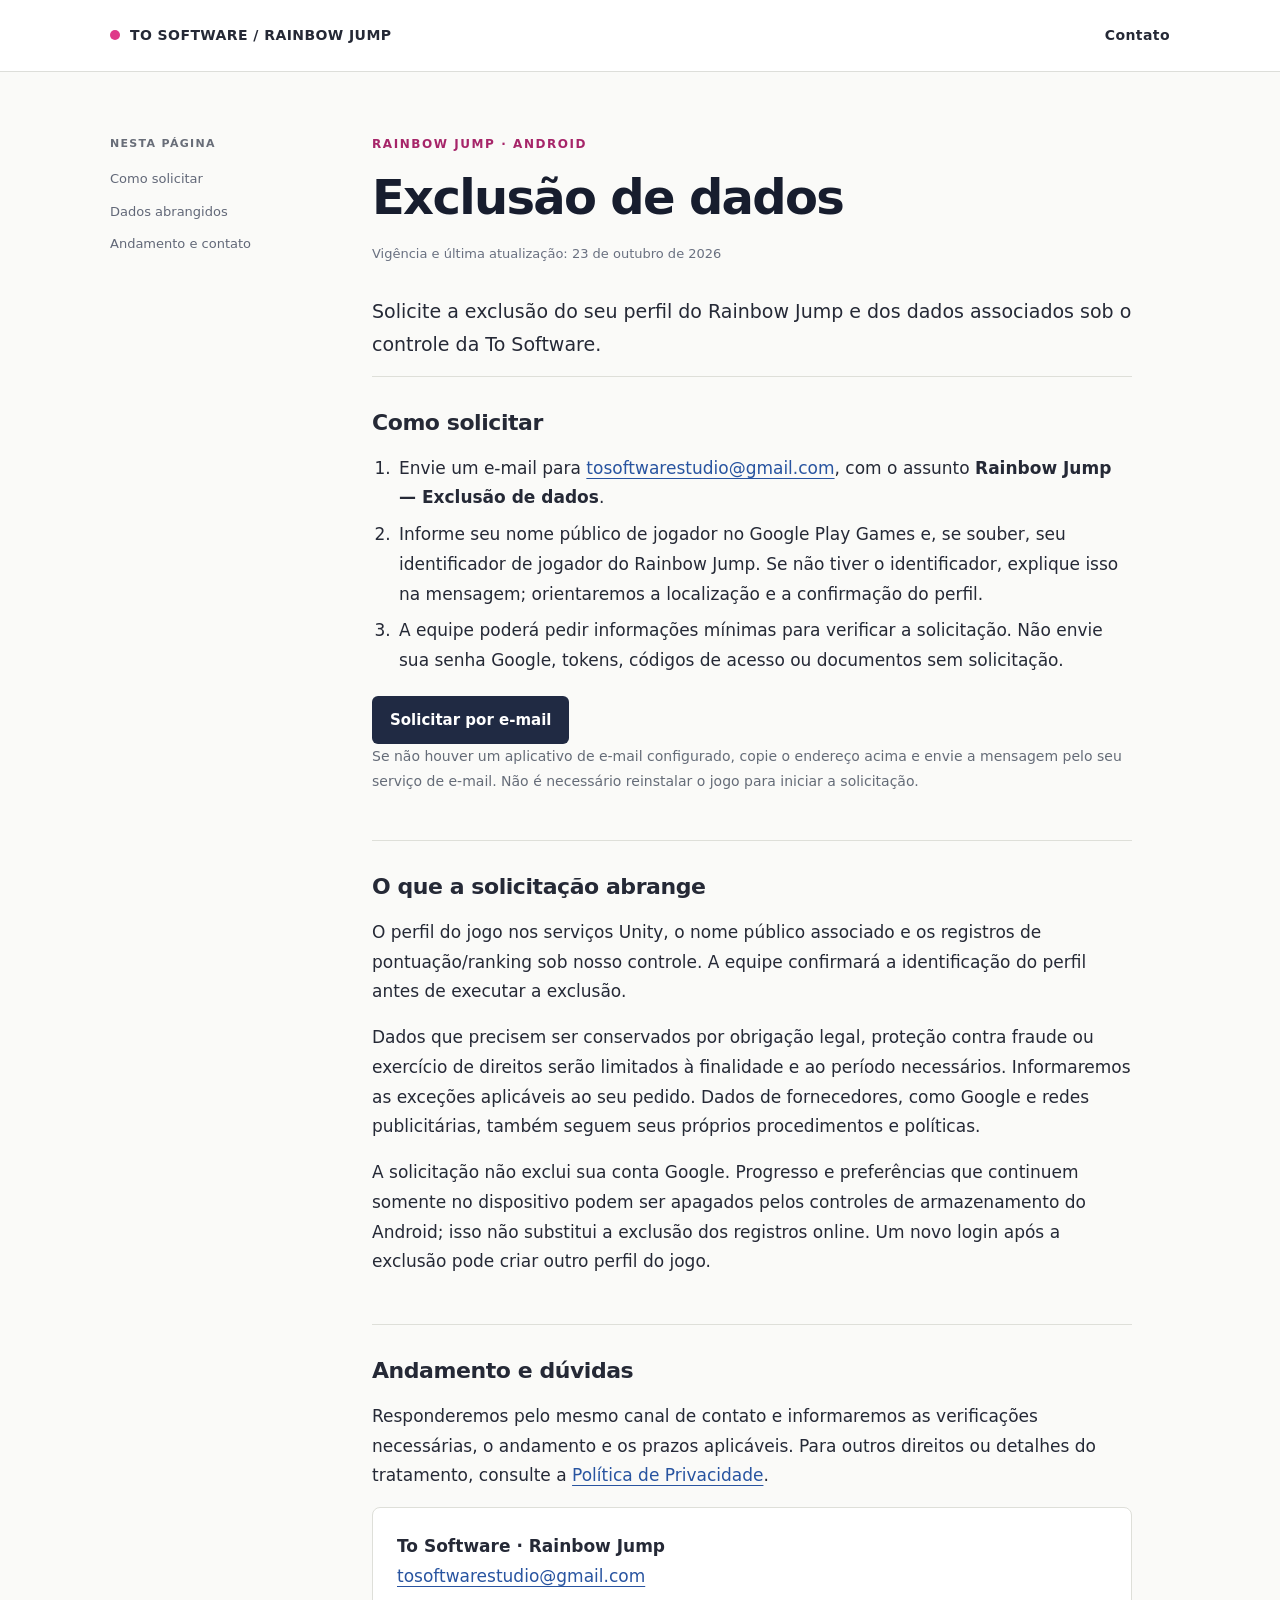
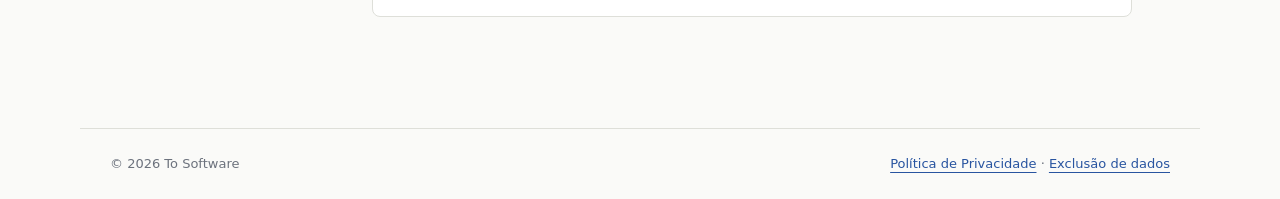
==== exclusao-de-dados/index.html @ 2dd80002 "Publish Rainbow Jump privacy policy" ====
<!doctype html><html lang="pt-BR"><head><meta charset="utf-8"><link rel="canonical" href="https://tosoftwarestudio.github.io/rainbow-jump-privacy/exclusao-de-dados/"><meta name="viewport" content="width=device-width,initial-scale=1"><meta name="description" content="Solicite a exclusão do perfil e dos dados do Rainbow Jump, da To Software, por e-mail."><meta name="color-scheme" content="light"><title>Exclusão de dados — Rainbow Jump | To Software</title><style>*{box-sizing:border-box}html{scroll-behavior:smooth;scroll-padding-top:24px}body{margin:0;background:#fafaf8;color:#252936;font:17px/1.75 system-ui,-apple-system,BlinkMacSystemFont,"Segoe UI",sans-serif}a{color:#2854a0;text-underline-offset:4px;overflow-wrap:anywhere}a:hover{color:#a62569}a:focus-visible{outline:3px solid #c9277d;outline-offset:4px}header{border-bottom:1px solid #dddeda;background:#fff}.brand{max-width:1120px;margin:auto;padding:23px 30px;display:flex;justify-content:space-between;gap:20px;align-items:center;font-size:14px}.brand>a{color:#252936;text-decoration:none;font-weight:750;letter-spacing:.03em}.dot{display:inline-block;width:10px;height:10px;border-radius:50%;background:#df3989;margin-right:10px}.layout{max-width:1120px;margin:auto;padding:62px 30px 80px;display:grid;grid-template-columns:200px minmax(0,1fr);gap:62px}aside{font-size:13px}aside nav{position:sticky;top:30px}aside p{color:#686d78;font-size:11px;font-weight:700;letter-spacing:.12em;text-transform:uppercase}aside a{display:block;color:#626878;text-decoration:none;margin:12px 0;line-height:1.6}main{max-width:760px;min-width:0}.eyebrow{font-size:12px;letter-spacing:.13em;text-transform:uppercase;font-weight:700;color:#a62569}h1{font-size:clamp(32px,5vw,48px);line-height:1.15;letter-spacing:-.035em;margin:15px 0 18px;color:#171d2e}h2{font-size:22px;line-height:1.35;letter-spacing:-.02em;margin:0 0 16px}h3{font-size:17px;margin:26px 0 6px}.updated{font-size:13px;color:#697080;margin-bottom:30px}.intro{font-size:19px;line-height:1.7}.summary{padding:20px 24px;background:#f0f1ee;border-left:3px solid #cf367f;margin:28px 0 36px}.summary p{margin:0}section{padding:31px 0;border-top:1px solid #dedfd9}p{margin:0 0 16px}ul,ol{padding-left:24px;margin:12px 0 20px}li{padding-left:3px;margin:7px 0}code{font-size:13px;overflow-wrap:anywhere;background:#edeef0;padding:3px 6px;border-radius:4px}.contact{background:#fff;border:1px solid #dedfd9;padding:24px;border-radius:8px}.button{display:inline-block;background:#202a43;color:white!important;padding:11px 18px;border-radius:6px;text-decoration:none;font-size:15px;font-weight:650}.small{font-size:14px;color:#656c78}footer{max-width:1120px;margin:auto;padding:24px 30px;border-top:1px solid #dedfd9;color:#6c727d;font-size:13px;display:flex;justify-content:space-between;gap:20px;flex-wrap:wrap}@media(max-width:800px){.layout{grid-template-columns:1fr;gap:22px;padding-top:34px}aside nav{position:static;display:flex;gap:8px 18px;flex-wrap:wrap}aside p{width:100%;margin-bottom:0}aside a{margin:0;font-size:12px}h2{font-size:21px}.brand{align-items:flex-start}.intro{font-size:18px}}@media(max-width:420px){.brand,.layout,footer{padding-left:20px;padding-right:20px}body{font-size:16px}.brand{font-size:12px}.summary{padding:16px}h1{font-size:35px}.contact{padding:18px}}@media(prefers-reduced-motion:reduce){html{scroll-behavior:auto}}@media print{body{background:#fff;color:#000;font-size:11pt}aside{display:none}.layout{display:block;padding:20px}main{max-width:none}section{break-inside:avoid}.button{background:none;color:#000!important}header,footer{background:#fff}}</style></head><body><header><div class="brand"><a href="/rainbow-jump-privacy/"><span class="dot" aria-hidden="true"></span>TO SOFTWARE <span aria-hidden="true">/</span> RAINBOW JUMP</a><a href="mailto:tosoftwarestudio@gmail.com">Contato</a></div></header><div class="layout"><aside><nav aria-label="Nesta página"><p>Nesta página</p><a href="#solicitar">Como solicitar</a><a href="#escopo">Dados abrangidos</a><a href="#andamento">Andamento e contato</a></nav></aside><main id="conteudo"><div class="eyebrow">Rainbow Jump · Android</div><h1>Exclusão de dados</h1><p class="updated">Vigência e última atualização: <time datetime="2026-10-23">23 de outubro de 2026</time></p><p class="intro">Solicite a exclusão do seu perfil do Rainbow Jump e dos dados associados sob o controle da To Software.</p><section id="solicitar"><h2>Como solicitar</h2><ol><li>Envie um e-mail para <a href="mailto:tosoftwarestudio@gmail.com?subject=Rainbow%20Jump%20-%20Exclus%C3%A3o%20de%20dados">tosoftwarestudio@gmail.com</a>, com o assunto <strong>Rainbow Jump — Exclusão de dados</strong>.</li><li>Informe seu nome público de jogador no Google Play Games e, se souber, seu identificador de jogador do Rainbow Jump. Se não tiver o identificador, explique isso na mensagem; orientaremos a localização e a confirmação do perfil.</li><li>A equipe poderá pedir informações mínimas para verificar a solicitação. Não envie sua senha Google, tokens, códigos de acesso ou documentos sem solicitação.</li></ol><a class="button" href="mailto:tosoftwarestudio@gmail.com?subject=Rainbow%20Jump%20-%20Exclus%C3%A3o%20de%20dados">Solicitar por e-mail</a><p class="small">Se não houver um aplicativo de e-mail configurado, copie o endereço acima e envie a mensagem pelo seu serviço de e-mail. Não é necessário reinstalar o jogo para iniciar a solicitação.</p></section><section id="escopo"><h2>O que a solicitação abrange</h2><p>O perfil do jogo nos serviços Unity, o nome público associado e os registros de pontuação/ranking sob nosso controle. A equipe confirmará a identificação do perfil antes de executar a exclusão.</p><p>Dados que precisem ser conservados por obrigação legal, proteção contra fraude ou exercício de direitos serão limitados à finalidade e ao período necessários. Informaremos as exceções aplicáveis ao seu pedido. Dados de fornecedores, como Google e redes publicitárias, também seguem seus próprios procedimentos e políticas.</p><p>A solicitação não exclui sua conta Google. Progresso e preferências que continuem somente no dispositivo podem ser apagados pelos controles de armazenamento do Android; isso não substitui a exclusão dos registros online. Um novo login após a exclusão pode criar outro perfil do jogo.</p></section><section id="andamento"><h2>Andamento e dúvidas</h2><p>Responderemos pelo mesmo canal de contato e informaremos as verificações necessárias, o andamento e os prazos aplicáveis. Para outros direitos ou detalhes do tratamento, consulte a <a href="/rainbow-jump-privacy/">Política de Privacidade</a>.</p><div class="contact"><strong>To Software · Rainbow Jump</strong><br><a href="mailto:tosoftwarestudio@gmail.com">tosoftwarestudio@gmail.com</a></div></section></main></div><footer><span>© 2026 To Software</span><span><a href="/rainbow-jump-privacy/">Política de Privacidade</a> · <a href="/rainbow-jump-privacy/exclusao-de-dados/">Exclusão de dados</a></span></footer></body></html>
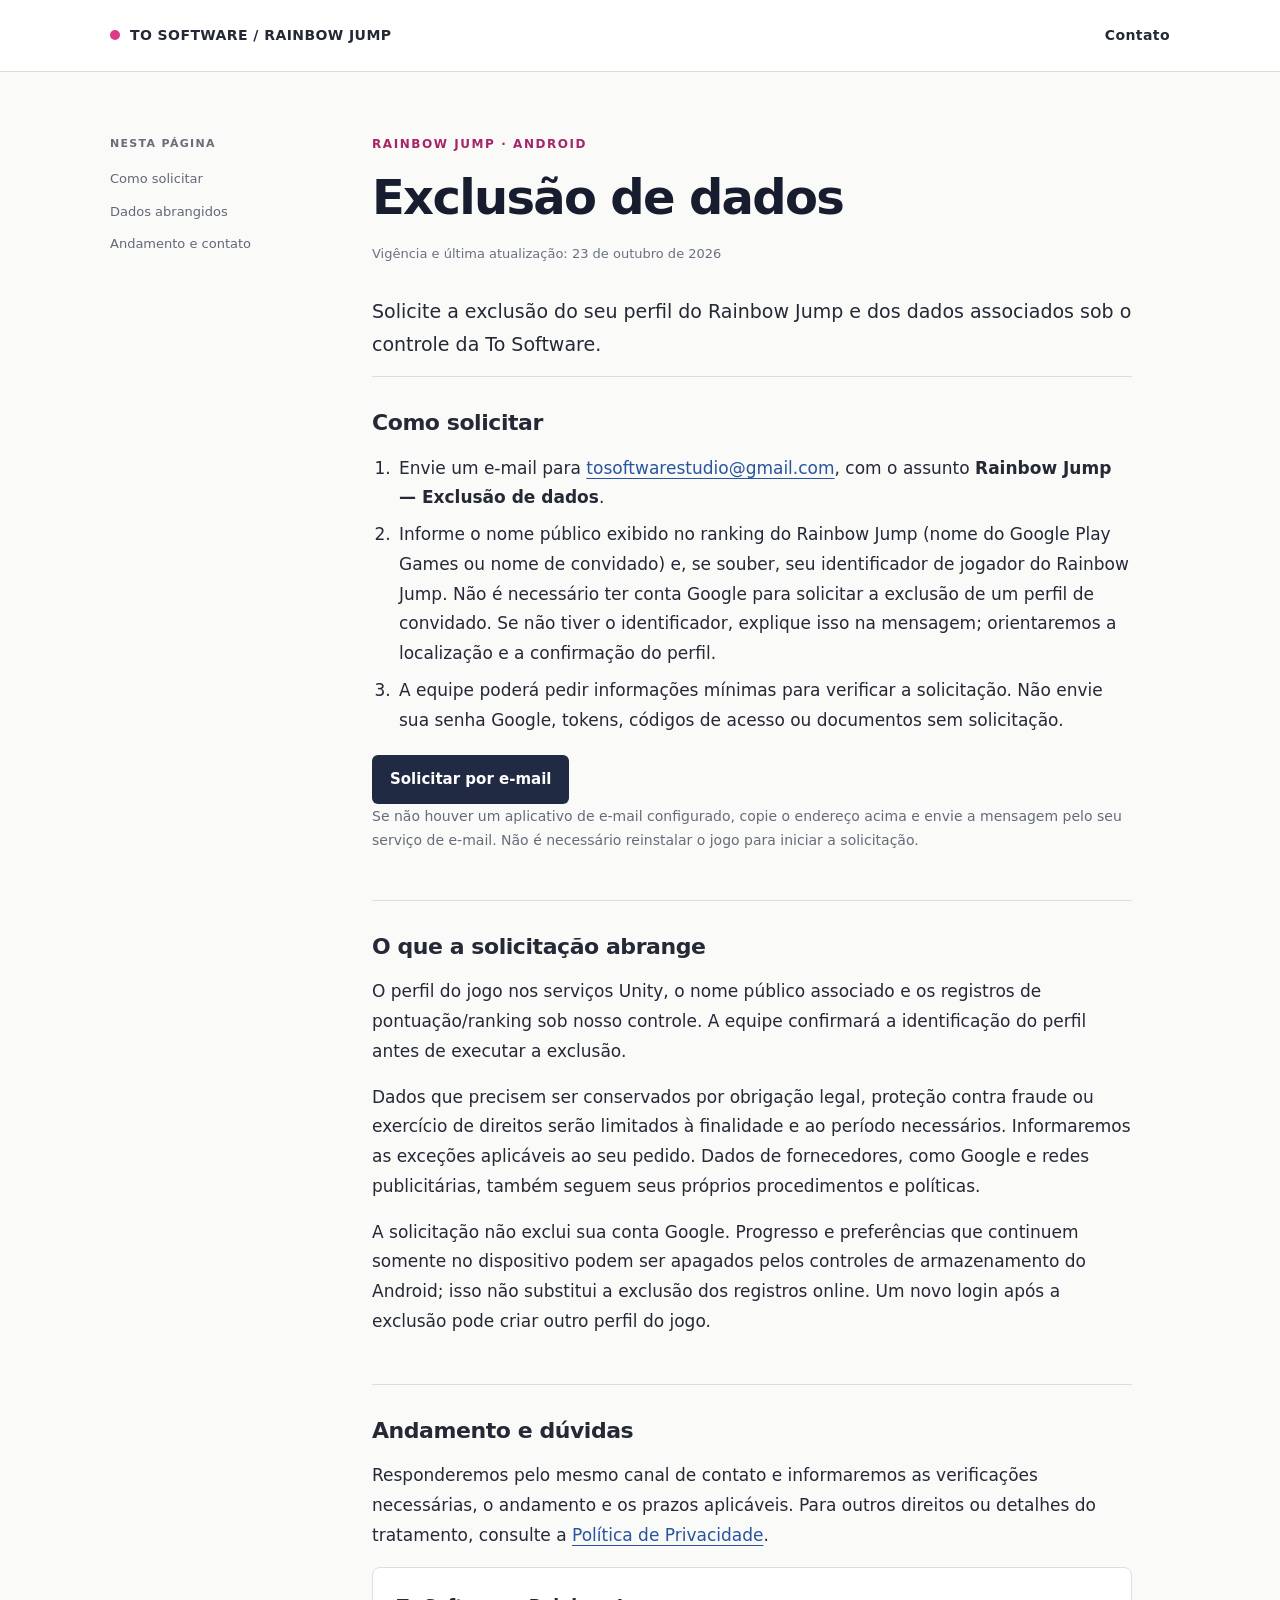
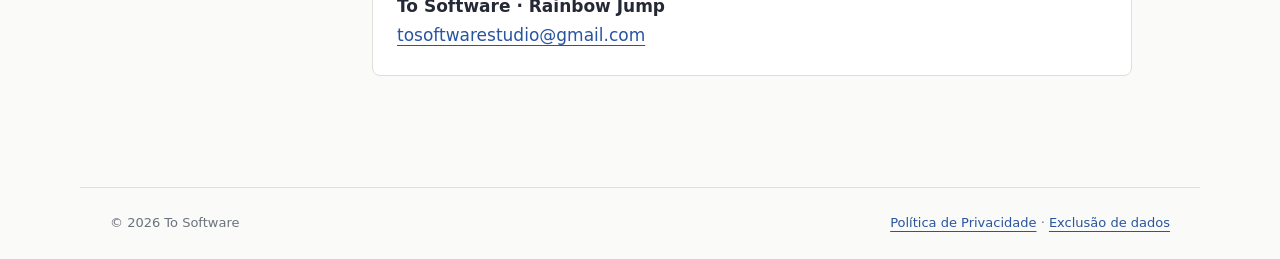
==== commit 709b3eaa: "Explain automatic guest fallback and optional Google linking" ====
--- a/exclusao-de-dados/index.html
+++ b/exclusao-de-dados/index.html
@@ -1 +1 @@
-<!doctype html><html lang="pt-BR"><head><meta charset="utf-8"><link rel="canonical" href="https://tosoftwarestudio.github.io/rainbow-jump-privacy/exclusao-de-dados/"><meta name="viewport" content="width=device-width,initial-scale=1"><meta name="description" content="Solicite a exclusão do perfil e dos dados do Rainbow Jump, da To Software, por e-mail."><meta name="color-scheme" content="light"><title>Exclusão de dados — Rainbow Jump | To Software</title><style>*{box-sizing:border-box}html{scroll-behavior:smooth;scroll-padding-top:24px}body{margin:0;background:#fafaf8;color:#252936;font:17px/1.75 system-ui,-apple-system,BlinkMacSystemFont,"Segoe UI",sans-serif}a{color:#2854a0;text-underline-offset:4px;overflow-wrap:anywhere}a:hover{color:#a62569}a:focus-visible{outline:3px solid #c9277d;outline-offset:4px}header{border-bottom:1px solid #dddeda;background:#fff}.brand{max-width:1120px;margin:auto;padding:23px 30px;display:flex;justify-content:space-between;gap:20px;align-items:center;font-size:14px}.brand>a{color:#252936;text-decoration:none;font-weight:750;letter-spacing:.03em}.dot{display:inline-block;width:10px;height:10px;border-radius:50%;background:#df3989;margin-right:10px}.layout{max-width:1120px;margin:auto;padding:62px 30px 80px;display:grid;grid-template-columns:200px minmax(0,1fr);gap:62px}aside{font-size:13px}aside nav{position:sticky;top:30px}aside p{color:#686d78;font-size:11px;font-weight:700;letter-spacing:.12em;text-transform:uppercase}aside a{display:block;color:#626878;text-decoration:none;margin:12px 0;line-height:1.6}main{max-width:760px;min-width:0}.eyebrow{font-size:12px;letter-spacing:.13em;text-transform:uppercase;font-weight:700;color:#a62569}h1{font-size:clamp(32px,5vw,48px);line-height:1.15;letter-spacing:-.035em;margin:15px 0 18px;color:#171d2e}h2{font-size:22px;line-height:1.35;letter-spacing:-.02em;margin:0 0 16px}h3{font-size:17px;margin:26px 0 6px}.updated{font-size:13px;color:#697080;margin-bottom:30px}.intro{font-size:19px;line-height:1.7}.summary{padding:20px 24px;background:#f0f1ee;border-left:3px solid #cf367f;margin:28px 0 36px}.summary p{margin:0}section{padding:31px 0;border-top:1px solid #dedfd9}p{margin:0 0 16px}ul,ol{padding-left:24px;margin:12px 0 20px}li{padding-left:3px;margin:7px 0}code{font-size:13px;overflow-wrap:anywhere;background:#edeef0;padding:3px 6px;border-radius:4px}.contact{background:#fff;border:1px solid #dedfd9;padding:24px;border-radius:8px}.button{display:inline-block;background:#202a43;color:white!important;padding:11px 18px;border-radius:6px;text-decoration:none;font-size:15px;font-weight:650}.small{font-size:14px;color:#656c78}footer{max-width:1120px;margin:auto;padding:24px 30px;border-top:1px solid #dedfd9;color:#6c727d;font-size:13px;display:flex;justify-content:space-between;gap:20px;flex-wrap:wrap}@media(max-width:800px){.layout{grid-template-columns:1fr;gap:22px;padding-top:34px}aside nav{position:static;display:flex;gap:8px 18px;flex-wrap:wrap}aside p{width:100%;margin-bottom:0}aside a{margin:0;font-size:12px}h2{font-size:21px}.brand{align-items:flex-start}.intro{font-size:18px}}@media(max-width:420px){.brand,.layout,footer{padding-left:20px;padding-right:20px}body{font-size:16px}.brand{font-size:12px}.summary{padding:16px}h1{font-size:35px}.contact{padding:18px}}@media(prefers-reduced-motion:reduce){html{scroll-behavior:auto}}@media print{body{background:#fff;color:#000;font-size:11pt}aside{display:none}.layout{display:block;padding:20px}main{max-width:none}section{break-inside:avoid}.button{background:none;color:#000!important}header,footer{background:#fff}}</style></head><body><header><div class="brand"><a href="/rainbow-jump-privacy/"><span class="dot" aria-hidden="true"></span>TO SOFTWARE <span aria-hidden="true">/</span> RAINBOW JUMP</a><a href="mailto:tosoftwarestudio@gmail.com">Contato</a></div></header><div class="layout"><aside><nav aria-label="Nesta página"><p>Nesta página</p><a href="#solicitar">Como solicitar</a><a href="#escopo">Dados abrangidos</a><a href="#andamento">Andamento e contato</a></nav></aside><main id="conteudo"><div class="eyebrow">Rainbow Jump · Android</div><h1>Exclusão de dados</h1><p class="updated">Vigência e última atualização: <time datetime="2026-10-23">23 de outubro de 2026</time></p><p class="intro">Solicite a exclusão do seu perfil do Rainbow Jump e dos dados associados sob o controle da To Software.</p><section id="solicitar"><h2>Como solicitar</h2><ol><li>Envie um e-mail para <a href="mailto:tosoftwarestudio@gmail.com?subject=Rainbow%20Jump%20-%20Exclus%C3%A3o%20de%20dados">tosoftwarestudio@gmail.com</a>, com o assunto <strong>Rainbow Jump — Exclusão de dados</strong>.</li><li>Informe seu nome público de jogador no Google Play Games e, se souber, seu identificador de jogador do Rainbow Jump. Se não tiver o identificador, explique isso na mensagem; orientaremos a localização e a confirmação do perfil.</li><li>A equipe poderá pedir informações mínimas para verificar a solicitação. Não envie sua senha Google, tokens, códigos de acesso ou documentos sem solicitação.</li></ol><a class="button" href="mailto:tosoftwarestudio@gmail.com?subject=Rainbow%20Jump%20-%20Exclus%C3%A3o%20de%20dados">Solicitar por e-mail</a><p class="small">Se não houver um aplicativo de e-mail configurado, copie o endereço acima e envie a mensagem pelo seu serviço de e-mail. Não é necessário reinstalar o jogo para iniciar a solicitação.</p></section><section id="escopo"><h2>O que a solicitação abrange</h2><p>O perfil do jogo nos serviços Unity, o nome público associado e os registros de pontuação/ranking sob nosso controle. A equipe confirmará a identificação do perfil antes de executar a exclusão.</p><p>Dados que precisem ser conservados por obrigação legal, proteção contra fraude ou exercício de direitos serão limitados à finalidade e ao período necessários. Informaremos as exceções aplicáveis ao seu pedido. Dados de fornecedores, como Google e redes publicitárias, também seguem seus próprios procedimentos e políticas.</p><p>A solicitação não exclui sua conta Google. Progresso e preferências que continuem somente no dispositivo podem ser apagados pelos controles de armazenamento do Android; isso não substitui a exclusão dos registros online. Um novo login após a exclusão pode criar outro perfil do jogo.</p></section><section id="andamento"><h2>Andamento e dúvidas</h2><p>Responderemos pelo mesmo canal de contato e informaremos as verificações necessárias, o andamento e os prazos aplicáveis. Para outros direitos ou detalhes do tratamento, consulte a <a href="/rainbow-jump-privacy/">Política de Privacidade</a>.</p><div class="contact"><strong>To Software · Rainbow Jump</strong><br><a href="mailto:tosoftwarestudio@gmail.com">tosoftwarestudio@gmail.com</a></div></section></main></div><footer><span>© 2026 To Software</span><span><a href="/rainbow-jump-privacy/">Política de Privacidade</a> · <a href="/rainbow-jump-privacy/exclusao-de-dados/">Exclusão de dados</a></span></footer></body></html>+<!doctype html><html lang="pt-BR"><head><meta charset="utf-8"><link rel="canonical" href="https://tosoftwarestudio.github.io/rainbow-jump-privacy/exclusao-de-dados/"><meta name="viewport" content="width=device-width,initial-scale=1"><meta name="description" content="Solicite a exclusão do perfil e dos dados do Rainbow Jump, da To Software, por e-mail."><meta name="color-scheme" content="light"><title>Exclusão de dados — Rainbow Jump | To Software</title><style>*{box-sizing:border-box}html{scroll-behavior:smooth;scroll-padding-top:24px}body{margin:0;background:#fafaf8;color:#252936;font:17px/1.75 system-ui,-apple-system,BlinkMacSystemFont,"Segoe UI",sans-serif}a{color:#2854a0;text-underline-offset:4px;overflow-wrap:anywhere}a:hover{color:#a62569}a:focus-visible{outline:3px solid #c9277d;outline-offset:4px}header{border-bottom:1px solid #dddeda;background:#fff}.brand{max-width:1120px;margin:auto;padding:23px 30px;display:flex;justify-content:space-between;gap:20px;align-items:center;font-size:14px}.brand>a{color:#252936;text-decoration:none;font-weight:750;letter-spacing:.03em}.dot{display:inline-block;width:10px;height:10px;border-radius:50%;background:#df3989;margin-right:10px}.layout{max-width:1120px;margin:auto;padding:62px 30px 80px;display:grid;grid-template-columns:200px minmax(0,1fr);gap:62px}aside{font-size:13px}aside nav{position:sticky;top:30px}aside p{color:#686d78;font-size:11px;font-weight:700;letter-spacing:.12em;text-transform:uppercase}aside a{display:block;color:#626878;text-decoration:none;margin:12px 0;line-height:1.6}main{max-width:760px;min-width:0}.eyebrow{font-size:12px;letter-spacing:.13em;text-transform:uppercase;font-weight:700;color:#a62569}h1{font-size:clamp(32px,5vw,48px);line-height:1.15;letter-spacing:-.035em;margin:15px 0 18px;color:#171d2e}h2{font-size:22px;line-height:1.35;letter-spacing:-.02em;margin:0 0 16px}h3{font-size:17px;margin:26px 0 6px}.updated{font-size:13px;color:#697080;margin-bottom:30px}.intro{font-size:19px;line-height:1.7}.summary{padding:20px 24px;background:#f0f1ee;border-left:3px solid #cf367f;margin:28px 0 36px}.summary p{margin:0}section{padding:31px 0;border-top:1px solid #dedfd9}p{margin:0 0 16px}ul,ol{padding-left:24px;margin:12px 0 20px}li{padding-left:3px;margin:7px 0}code{font-size:13px;overflow-wrap:anywhere;background:#edeef0;padding:3px 6px;border-radius:4px}.contact{background:#fff;border:1px solid #dedfd9;padding:24px;border-radius:8px}.button{display:inline-block;background:#202a43;color:white!important;padding:11px 18px;border-radius:6px;text-decoration:none;font-size:15px;font-weight:650}.small{font-size:14px;color:#656c78}footer{max-width:1120px;margin:auto;padding:24px 30px;border-top:1px solid #dedfd9;color:#6c727d;font-size:13px;display:flex;justify-content:space-between;gap:20px;flex-wrap:wrap}@media(max-width:800px){.layout{grid-template-columns:1fr;gap:22px;padding-top:34px}aside nav{position:static;display:flex;gap:8px 18px;flex-wrap:wrap}aside p{width:100%;margin-bottom:0}aside a{margin:0;font-size:12px}h2{font-size:21px}.brand{align-items:flex-start}.intro{font-size:18px}}@media(max-width:420px){.brand,.layout,footer{padding-left:20px;padding-right:20px}body{font-size:16px}.brand{font-size:12px}.summary{padding:16px}h1{font-size:35px}.contact{padding:18px}}@media(prefers-reduced-motion:reduce){html{scroll-behavior:auto}}@media print{body{background:#fff;color:#000;font-size:11pt}aside{display:none}.layout{display:block;padding:20px}main{max-width:none}section{break-inside:avoid}.button{background:none;color:#000!important}header,footer{background:#fff}}</style></head><body><header><div class="brand"><a href="/rainbow-jump-privacy/"><span class="dot" aria-hidden="true"></span>TO SOFTWARE <span aria-hidden="true">/</span> RAINBOW JUMP</a><a href="mailto:tosoftwarestudio@gmail.com">Contato</a></div></header><div class="layout"><aside><nav aria-label="Nesta página"><p>Nesta página</p><a href="#solicitar">Como solicitar</a><a href="#escopo">Dados abrangidos</a><a href="#andamento">Andamento e contato</a></nav></aside><main id="conteudo"><div class="eyebrow">Rainbow Jump · Android</div><h1>Exclusão de dados</h1><p class="updated">Vigência e última atualização: <time datetime="2026-10-23">23 de outubro de 2026</time></p><p class="intro">Solicite a exclusão do seu perfil do Rainbow Jump e dos dados associados sob o controle da To Software.</p><section id="solicitar"><h2>Como solicitar</h2><ol><li>Envie um e-mail para <a href="mailto:tosoftwarestudio@gmail.com?subject=Rainbow%20Jump%20-%20Exclus%C3%A3o%20de%20dados">tosoftwarestudio@gmail.com</a>, com o assunto <strong>Rainbow Jump — Exclusão de dados</strong>.</li><li>Informe o nome público exibido no ranking do Rainbow Jump (nome do Google Play Games ou nome de convidado) e, se souber, seu identificador de jogador do Rainbow Jump. Não é necessário ter conta Google para solicitar a exclusão de um perfil de convidado. Se não tiver o identificador, explique isso na mensagem; orientaremos a localização e a confirmação do perfil.</li><li>A equipe poderá pedir informações mínimas para verificar a solicitação. Não envie sua senha Google, tokens, códigos de acesso ou documentos sem solicitação.</li></ol><a class="button" href="mailto:tosoftwarestudio@gmail.com?subject=Rainbow%20Jump%20-%20Exclus%C3%A3o%20de%20dados">Solicitar por e-mail</a><p class="small">Se não houver um aplicativo de e-mail configurado, copie o endereço acima e envie a mensagem pelo seu serviço de e-mail. Não é necessário reinstalar o jogo para iniciar a solicitação.</p></section><section id="escopo"><h2>O que a solicitação abrange</h2><p>O perfil do jogo nos serviços Unity, o nome público associado e os registros de pontuação/ranking sob nosso controle. A equipe confirmará a identificação do perfil antes de executar a exclusão.</p><p>Dados que precisem ser conservados por obrigação legal, proteção contra fraude ou exercício de direitos serão limitados à finalidade e ao período necessários. Informaremos as exceções aplicáveis ao seu pedido. Dados de fornecedores, como Google e redes publicitárias, também seguem seus próprios procedimentos e políticas.</p><p>A solicitação não exclui sua conta Google. Progresso e preferências que continuem somente no dispositivo podem ser apagados pelos controles de armazenamento do Android; isso não substitui a exclusão dos registros online. Um novo login após a exclusão pode criar outro perfil do jogo.</p></section><section id="andamento"><h2>Andamento e dúvidas</h2><p>Responderemos pelo mesmo canal de contato e informaremos as verificações necessárias, o andamento e os prazos aplicáveis. Para outros direitos ou detalhes do tratamento, consulte a <a href="/rainbow-jump-privacy/">Política de Privacidade</a>.</p><div class="contact"><strong>To Software · Rainbow Jump</strong><br><a href="mailto:tosoftwarestudio@gmail.com">tosoftwarestudio@gmail.com</a></div></section></main></div><footer><span>© 2026 To Software</span><span><a href="/rainbow-jump-privacy/">Política de Privacidade</a> · <a href="/rainbow-jump-privacy/exclusao-de-dados/">Exclusão de dados</a></span></footer></body></html>
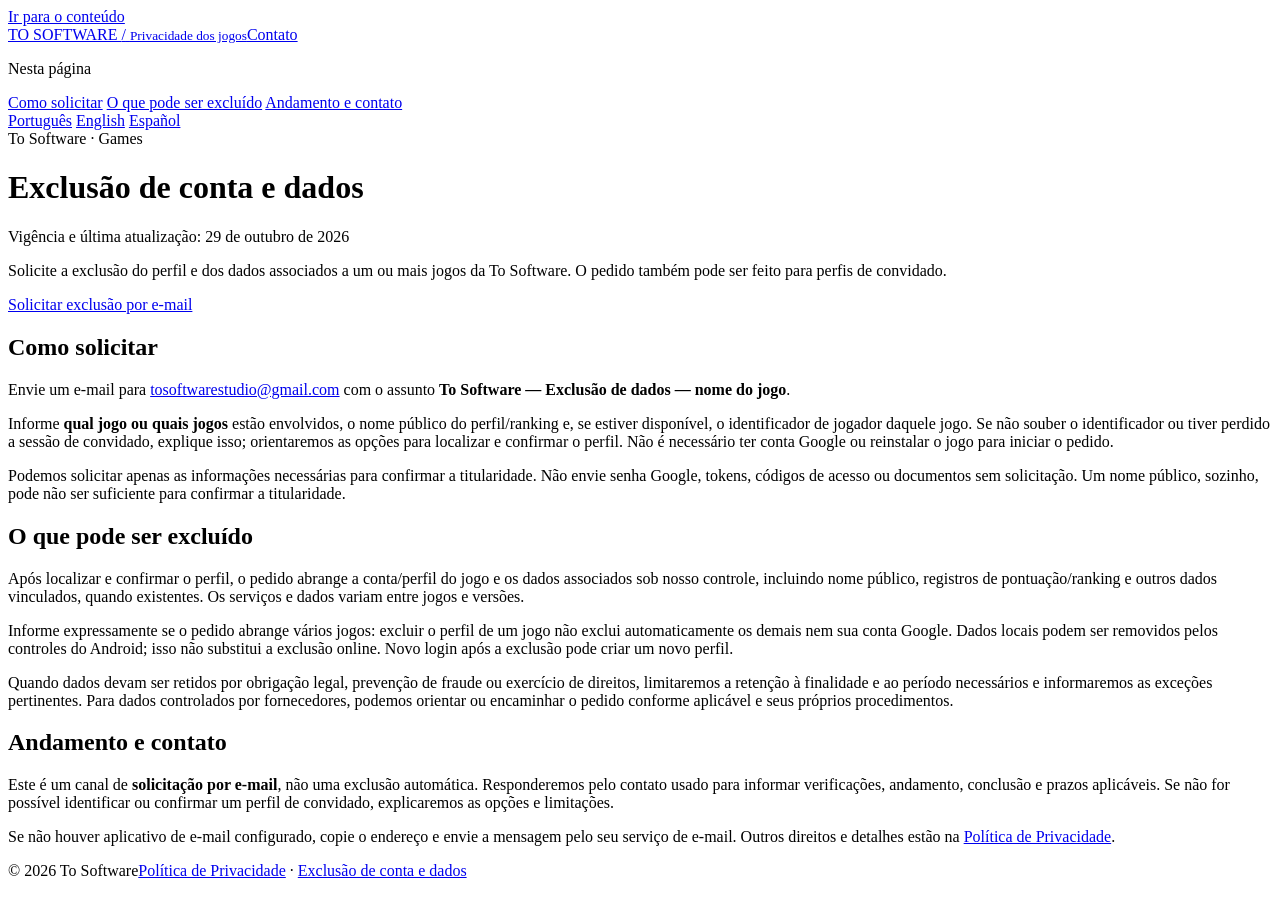
==== commit 5158a83c: "Share localized privacy and deletion pages across To Software games" ====
--- a/exclusao-de-dados/index.html
+++ b/exclusao-de-dados/index.html
@@ -1 +1,58 @@
-<!doctype html><html lang="pt-BR"><head><meta charset="utf-8"><link rel="canonical" href="https://tosoftwarestudio.github.io/rainbow-jump-privacy/exclusao-de-dados/"><meta name="viewport" content="width=device-width,initial-scale=1"><meta name="description" content="Solicite a exclusão do perfil e dos dados do Rainbow Jump, da To Software, por e-mail."><meta name="color-scheme" content="light"><title>Exclusão de dados — Rainbow Jump | To Software</title><style>*{box-sizing:border-box}html{scroll-behavior:smooth;scroll-padding-top:24px}body{margin:0;background:#fafaf8;color:#252936;font:17px/1.75 system-ui,-apple-system,BlinkMacSystemFont,"Segoe UI",sans-serif}a{color:#2854a0;text-underline-offset:4px;overflow-wrap:anywhere}a:hover{color:#a62569}a:focus-visible{outline:3px solid #c9277d;outline-offset:4px}header{border-bottom:1px solid #dddeda;background:#fff}.brand{max-width:1120px;margin:auto;padding:23px 30px;display:flex;justify-content:space-between;gap:20px;align-items:center;font-size:14px}.brand>a{color:#252936;text-decoration:none;font-weight:750;letter-spacing:.03em}.dot{display:inline-block;width:10px;height:10px;border-radius:50%;background:#df3989;margin-right:10px}.layout{max-width:1120px;margin:auto;padding:62px 30px 80px;display:grid;grid-template-columns:200px minmax(0,1fr);gap:62px}aside{font-size:13px}aside nav{position:sticky;top:30px}aside p{color:#686d78;font-size:11px;font-weight:700;letter-spacing:.12em;text-transform:uppercase}aside a{display:block;color:#626878;text-decoration:none;margin:12px 0;line-height:1.6}main{max-width:760px;min-width:0}.eyebrow{font-size:12px;letter-spacing:.13em;text-transform:uppercase;font-weight:700;color:#a62569}h1{font-size:clamp(32px,5vw,48px);line-height:1.15;letter-spacing:-.035em;margin:15px 0 18px;color:#171d2e}h2{font-size:22px;line-height:1.35;letter-spacing:-.02em;margin:0 0 16px}h3{font-size:17px;margin:26px 0 6px}.updated{font-size:13px;color:#697080;margin-bottom:30px}.intro{font-size:19px;line-height:1.7}.summary{padding:20px 24px;background:#f0f1ee;border-left:3px solid #cf367f;margin:28px 0 36px}.summary p{margin:0}section{padding:31px 0;border-top:1px solid #dedfd9}p{margin:0 0 16px}ul,ol{padding-left:24px;margin:12px 0 20px}li{padding-left:3px;margin:7px 0}code{font-size:13px;overflow-wrap:anywhere;background:#edeef0;padding:3px 6px;border-radius:4px}.contact{background:#fff;border:1px solid #dedfd9;padding:24px;border-radius:8px}.button{display:inline-block;background:#202a43;color:white!important;padding:11px 18px;border-radius:6px;text-decoration:none;font-size:15px;font-weight:650}.small{font-size:14px;color:#656c78}footer{max-width:1120px;margin:auto;padding:24px 30px;border-top:1px solid #dedfd9;color:#6c727d;font-size:13px;display:flex;justify-content:space-between;gap:20px;flex-wrap:wrap}@media(max-width:800px){.layout{grid-template-columns:1fr;gap:22px;padding-top:34px}aside nav{position:static;display:flex;gap:8px 18px;flex-wrap:wrap}aside p{width:100%;margin-bottom:0}aside a{margin:0;font-size:12px}h2{font-size:21px}.brand{align-items:flex-start}.intro{font-size:18px}}@media(max-width:420px){.brand,.layout,footer{padding-left:20px;padding-right:20px}body{font-size:16px}.brand{font-size:12px}.summary{padding:16px}h1{font-size:35px}.contact{padding:18px}}@media(prefers-reduced-motion:reduce){html{scroll-behavior:auto}}@media print{body{background:#fff;color:#000;font-size:11pt}aside{display:none}.layout{display:block;padding:20px}main{max-width:none}section{break-inside:avoid}.button{background:none;color:#000!important}header,footer{background:#fff}}</style></head><body><header><div class="brand"><a href="/rainbow-jump-privacy/"><span class="dot" aria-hidden="true"></span>TO SOFTWARE <span aria-hidden="true">/</span> RAINBOW JUMP</a><a href="mailto:tosoftwarestudio@gmail.com">Contato</a></div></header><div class="layout"><aside><nav aria-label="Nesta página"><p>Nesta página</p><a href="#solicitar">Como solicitar</a><a href="#escopo">Dados abrangidos</a><a href="#andamento">Andamento e contato</a></nav></aside><main id="conteudo"><div class="eyebrow">Rainbow Jump · Android</div><h1>Exclusão de dados</h1><p class="updated">Vigência e última atualização: <time datetime="2026-10-23">23 de outubro de 2026</time></p><p class="intro">Solicite a exclusão do seu perfil do Rainbow Jump e dos dados associados sob o controle da To Software.</p><section id="solicitar"><h2>Como solicitar</h2><ol><li>Envie um e-mail para <a href="mailto:tosoftwarestudio@gmail.com?subject=Rainbow%20Jump%20-%20Exclus%C3%A3o%20de%20dados">tosoftwarestudio@gmail.com</a>, com o assunto <strong>Rainbow Jump — Exclusão de dados</strong>.</li><li>Informe o nome público exibido no ranking do Rainbow Jump (nome do Google Play Games ou nome de convidado) e, se souber, seu identificador de jogador do Rainbow Jump. Não é necessário ter conta Google para solicitar a exclusão de um perfil de convidado. Se não tiver o identificador, explique isso na mensagem; orientaremos a localização e a confirmação do perfil.</li><li>A equipe poderá pedir informações mínimas para verificar a solicitação. Não envie sua senha Google, tokens, códigos de acesso ou documentos sem solicitação.</li></ol><a class="button" href="mailto:tosoftwarestudio@gmail.com?subject=Rainbow%20Jump%20-%20Exclus%C3%A3o%20de%20dados">Solicitar por e-mail</a><p class="small">Se não houver um aplicativo de e-mail configurado, copie o endereço acima e envie a mensagem pelo seu serviço de e-mail. Não é necessário reinstalar o jogo para iniciar a solicitação.</p></section><section id="escopo"><h2>O que a solicitação abrange</h2><p>O perfil do jogo nos serviços Unity, o nome público associado e os registros de pontuação/ranking sob nosso controle. A equipe confirmará a identificação do perfil antes de executar a exclusão.</p><p>Dados que precisem ser conservados por obrigação legal, proteção contra fraude ou exercício de direitos serão limitados à finalidade e ao período necessários. Informaremos as exceções aplicáveis ao seu pedido. Dados de fornecedores, como Google e redes publicitárias, também seguem seus próprios procedimentos e políticas.</p><p>A solicitação não exclui sua conta Google. Progresso e preferências que continuem somente no dispositivo podem ser apagados pelos controles de armazenamento do Android; isso não substitui a exclusão dos registros online. Um novo login após a exclusão pode criar outro perfil do jogo.</p></section><section id="andamento"><h2>Andamento e dúvidas</h2><p>Responderemos pelo mesmo canal de contato e informaremos as verificações necessárias, o andamento e os prazos aplicáveis. Para outros direitos ou detalhes do tratamento, consulte a <a href="/rainbow-jump-privacy/">Política de Privacidade</a>.</p><div class="contact"><strong>To Software · Rainbow Jump</strong><br><a href="mailto:tosoftwarestudio@gmail.com">tosoftwarestudio@gmail.com</a></div></section></main></div><footer><span>© 2026 To Software</span><span><a href="/rainbow-jump-privacy/">Política de Privacidade</a> · <a href="/rainbow-jump-privacy/exclusao-de-dados/">Exclusão de dados</a></span></footer></body></html>+<!doctype html>
+<html lang="pt-BR">
+<head>
+<meta charset="utf-8">
+<meta name="viewport" content="width=device-width,initial-scale=1">
+<meta name="description" content="Solicite a exclusão do perfil e dos dados associados a um ou mais jogos da To Software. O pedido também pode ser feito para perfis de convidado.">
+<meta name="color-scheme" content="light">
+<meta name="referrer" content="no-referrer">
+<link rel="canonical" href="https://tosoftwarestudio.github.io/rainbow-jump-privacy/exclusao-de-dados/">
+<link rel="alternate" hreflang="pt-BR" href="https://tosoftwarestudio.github.io/rainbow-jump-privacy/exclusao-de-dados/">
+<link rel="alternate" hreflang="en-US" href="https://tosoftwarestudio.github.io/rainbow-jump-privacy/en/delete-data/">
+<link rel="alternate" hreflang="es" href="https://tosoftwarestudio.github.io/rainbow-jump-privacy/es/eliminar-datos/">
+<link rel="stylesheet" href="/rainbow-jump-privacy/assets/style.css">
+<title>Exclusão de conta e dados — To Software</title>
+</head>
+<body>
+<a class="skip" href="#conteudo">Ir para o conteúdo</a>
+<header><div class="brand"><a href="/rainbow-jump-privacy/"><span class="dot" aria-hidden="true"></span>TO SOFTWARE <span aria-hidden="true">/</span> <small>Privacidade dos jogos</small></a><a href="mailto:tosoftwarestudio@gmail.com">Contato</a></div></header>
+<div class="layout">
+<aside><nav aria-label="Nesta página"><p>Nesta página</p><a href="#solicitar">Como solicitar</a>
+<a href="#escopo">O que pode ser excluído</a>
+<a href="#andamento">Andamento e contato</a></nav></aside>
+<main id="conteudo">
+<nav class="languages" aria-label="Language / Idioma"><a href="/rainbow-jump-privacy/exclusao-de-dados/" lang="pt-BR" hreflang="pt-BR" aria-current="page">Português</a>
+<a href="/rainbow-jump-privacy/en/delete-data/" lang="en-US" hreflang="en-US">English</a>
+<a href="/rainbow-jump-privacy/es/eliminar-datos/" lang="es" hreflang="es">Español</a></nav>
+<div class="eyebrow">To Software · Games</div>
+<h1>Exclusão de conta e dados</h1>
+<p class="updated">Vigência e última atualização: <time datetime="2026-10-29">29 de outubro de 2026</time></p>
+<p class="intro">Solicite a exclusão do perfil e dos dados associados a um ou mais jogos da To Software. O pedido também pode ser feito para perfis de convidado.</p>
+
+<p><a class="button" href="mailto:tosoftwarestudio@gmail.com?subject=To+Software+%E2%80%94+Exclus%C3%A3o+de+dados&amp;body=Jogo%28s%29%3A%0ANome+p%C3%BAblico+do+perfil%3A%0AIdentificador+de+jogador+%28se+dispon%C3%ADvel%29%3A%0APedido+e+informa%C3%A7%C3%B5es+relevantes+%28sem+senhas+ou+tokens%29%3A%0A">Solicitar exclusão por e-mail</a></p>
+<section id="solicitar">
+<h2>Como solicitar</h2>
+<div>
+<p>Envie um e-mail para <a href="mailto:tosoftwarestudio@gmail.com">tosoftwarestudio@gmail.com</a> com o assunto <strong>To Software — Exclusão de dados — nome do jogo</strong>.</p>
+<p>Informe <strong>qual jogo ou quais jogos</strong> estão envolvidos, o nome público do perfil/ranking e, se estiver disponível, o identificador de jogador daquele jogo. Se não souber o identificador ou tiver perdido a sessão de convidado, explique isso; orientaremos as opções para localizar e confirmar o perfil. Não é necessário ter conta Google ou reinstalar o jogo para iniciar o pedido.</p>
+<p>Podemos solicitar apenas as informações necessárias para confirmar a titularidade. Não envie senha Google, tokens, códigos de acesso ou documentos sem solicitação. Um nome público, sozinho, pode não ser suficiente para confirmar a titularidade.</p>
+</div>
+</section>
+<section id="escopo">
+<h2>O que pode ser excluído</h2>
+<div>
+<p>Após localizar e confirmar o perfil, o pedido abrange a conta/perfil do jogo e os dados associados sob nosso controle, incluindo nome público, registros de pontuação/ranking e outros dados vinculados, quando existentes. Os serviços e dados variam entre jogos e versões.</p>
+<p>Informe expressamente se o pedido abrange vários jogos: excluir o perfil de um jogo não exclui automaticamente os demais nem sua conta Google. Dados locais podem ser removidos pelos controles do Android; isso não substitui a exclusão online. Novo login após a exclusão pode criar um novo perfil.</p>
+<p>Quando dados devam ser retidos por obrigação legal, prevenção de fraude ou exercício de direitos, limitaremos a retenção à finalidade e ao período necessários e informaremos as exceções pertinentes. Para dados controlados por fornecedores, podemos orientar ou encaminhar o pedido conforme aplicável e seus próprios procedimentos.</p>
+</div>
+</section>
+<section id="andamento">
+<h2>Andamento e contato</h2>
+<div id="contact" class="contact">
+<p>Este é um canal de <strong>solicitação por e-mail</strong>, não uma exclusão automática. Responderemos pelo contato usado para informar verificações, andamento, conclusão e prazos aplicáveis. Se não for possível identificar ou confirmar um perfil de convidado, explicaremos as opções e limitações.</p>
+<p>Se não houver aplicativo de e-mail configurado, copie o endereço e envie a mensagem pelo seu serviço de e-mail. Outros direitos e detalhes estão na <a href="/rainbow-jump-privacy/">Política de Privacidade</a>.</p>
+</div>
+</section>
+</main></div>
+<footer><span>© 2026 To Software</span><span><a href="/rainbow-jump-privacy/">Política de Privacidade</a> · <a href="/rainbow-jump-privacy/exclusao-de-dados/">Exclusão de conta e dados</a></span></footer>
+</body></html>
